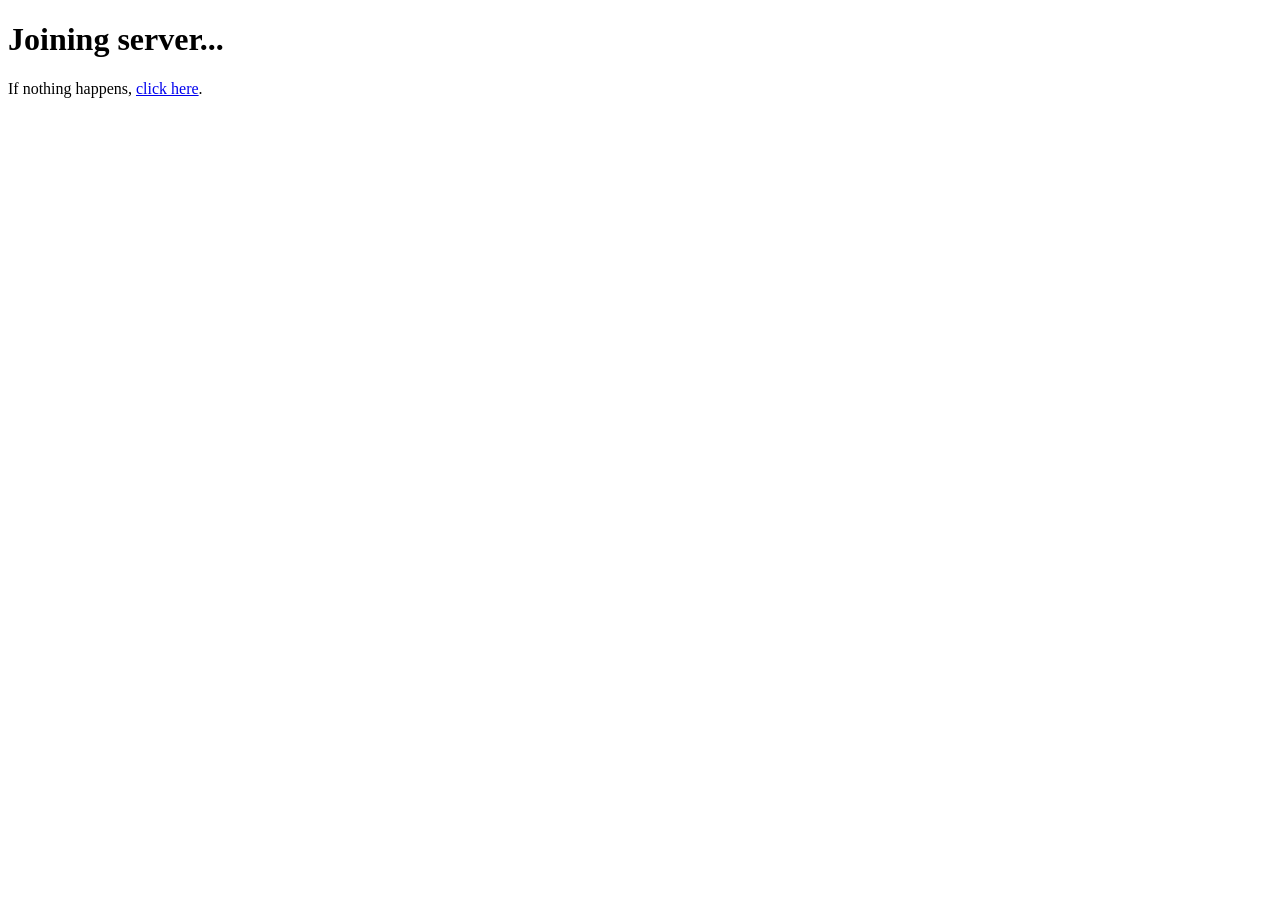
==== index.html @ 998c0050 "Create index.html" ====
<!DOCTYPE html>
<html>
<head>
  <title>Join My GMod Server</title>
  <meta http-equiv="refresh" content="0; url=steam://connect/62.63.244.212">
</head>
<body>
  <h1>Joining server...</h1>
  <p>If nothing happens, <a href="steam://connect/123.45.67.89:27015">click here</a>.</p>
</body>
</html>
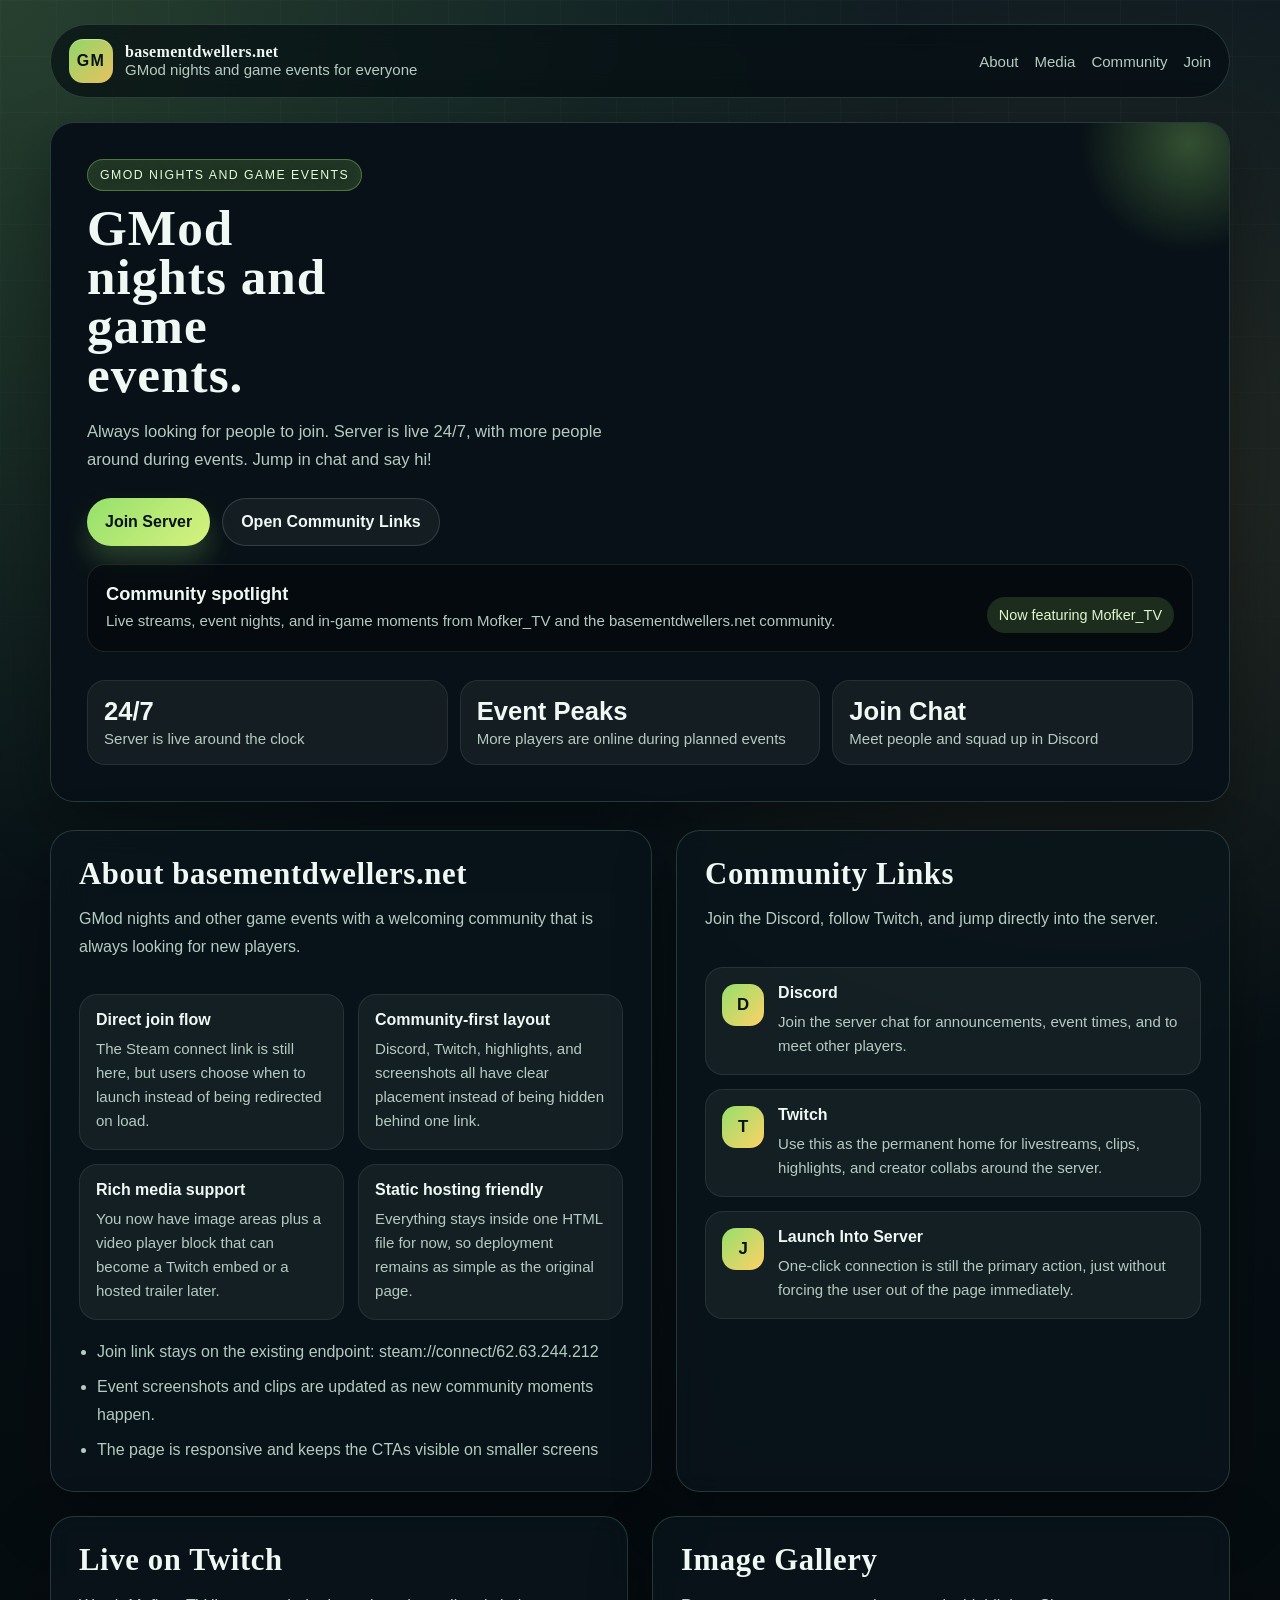
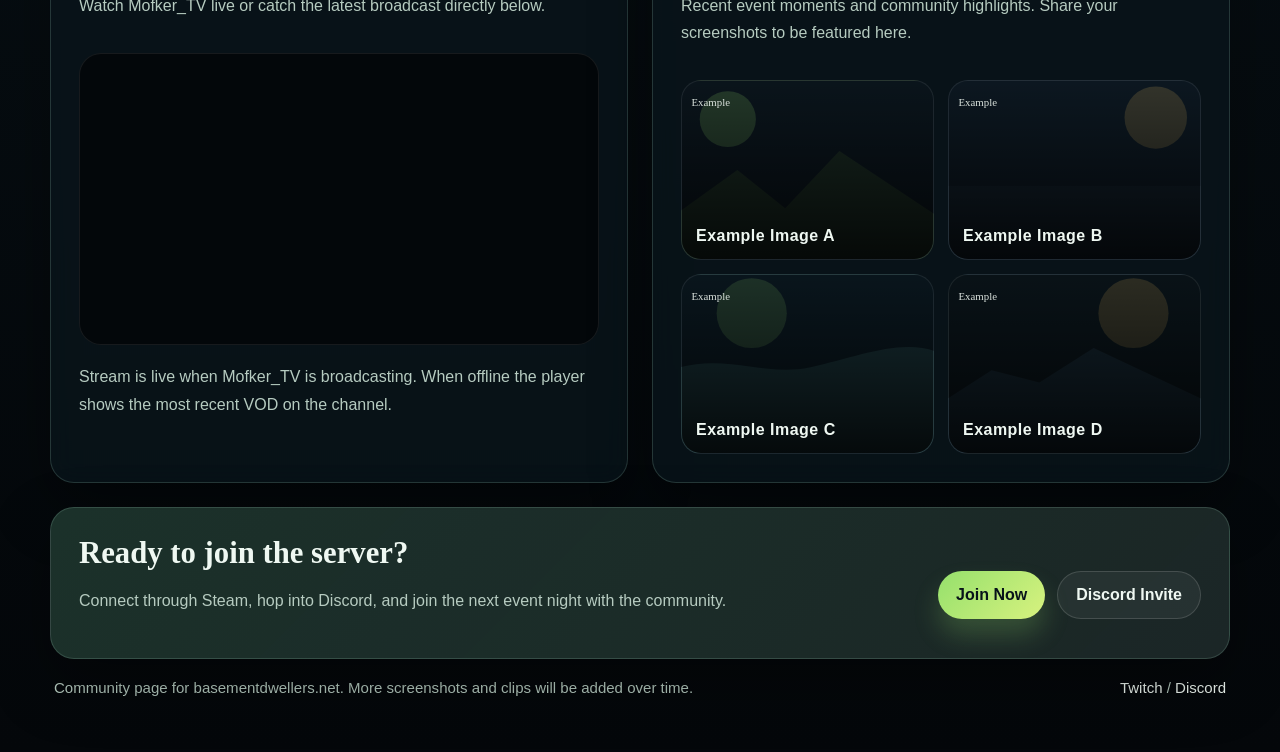
==== commit acb61ea7: "Add new styles and restructure index.html for improved layout and user experience" ====
--- a/index.html
+++ b/index.html
@@ -1,11 +1,184 @@
 <!DOCTYPE html>
-<html>
+<html lang="en">
 <head>
-  <title>Join My GMod Server</title>
-  <meta http-equiv="refresh" content="0; url=steam://connect/62.63.244.212">
+  <meta charset="UTF-8">
+  <meta name="viewport" content="width=device-width, initial-scale=1.0">
+  <title>basementdwellers.net</title>
+  <meta name="description" content="Join the community, catch live Twitch moments, and launch straight into the Garry's Mod server.">
+  <link rel="stylesheet" href="assets/css/styles.css">
 </head>
 <body>
-  <h1>Joining server...</h1>
-  <p>If nothing happens, <a href="steam://connect/123.45.67.89:27015">click here</a>.</p>
+  <div class="page-shell">
+    <header class="topbar fade-up">
+      <div class="brand">
+        <div class="brand-mark">GM</div>
+        <div class="brand-copy">
+          <strong>basementdwellers.net</strong>
+          <span>GMod nights and game events for everyone</span>
+        </div>
+      </div>
+      <nav class="nav-links" aria-label="Primary">
+        <a href="#about">About</a>
+        <a href="#media">Media</a>
+        <a href="#community">Community</a>
+        <a href="#join">Join</a>
+      </nav>
+    </header>
+
+    <main>
+      <section class="hero">
+        <div class="hero-copy fade-up delay-1">
+          <div class="eyebrow">GMod nights and game events</div>
+          <h1>GMod nights and game events.</h1>
+          <p>Always looking for people to join. Server is live 24/7, with more people around during events. Jump in chat and say hi!</p>
+          <div class="hero-actions">
+            <a class="button" href="steam://connect/62.63.244.212">Join Server</a>
+            <a class="button-secondary" href="#community">Open Community Links</a>
+          </div>
+          <div class="overlay-card">
+            <div>
+              <strong>Community spotlight</strong>
+              <span>Live streams, event nights, and in-game moments from Mofker_TV and the basementdwellers.net community.</span>
+            </div>
+            <div class="status-pill">Now featuring Mofker_TV</div>
+          </div>
+          <div class="hero-stats" aria-label="Community highlights">
+            <div class="stat">
+              <strong>24/7</strong>
+              <span>Server is live around the clock</span>
+            </div>
+            <div class="stat">
+              <strong>Event Peaks</strong>
+              <span>More players are online during planned events</span>
+            </div>
+            <div class="stat">
+              <strong>Join Chat</strong>
+              <span>Meet people and squad up in Discord</span>
+            </div>
+          </div>
+        </div>
+      </section>
+
+      <section class="content-grid" id="about">
+        <article class="section-card fade-up delay-1">
+          <div class="section-heading">
+            <div>
+              <h2>About basementdwellers.net</h2>
+              <p>GMod nights and other game events with a welcoming community that is always looking for new players.</p>
+            </div>
+          </div>
+          <div class="feature-grid">
+            <div class="feature">
+              <strong>Direct join flow</strong>
+              <span>The Steam connect link is still here, but users choose when to launch instead of being redirected on load.</span>
+            </div>
+            <div class="feature">
+              <strong>Community-first layout</strong>
+              <span>Discord, Twitch, highlights, and screenshots all have clear placement instead of being hidden behind one link.</span>
+            </div>
+            <div class="feature">
+              <strong>Rich media support</strong>
+              <span>You now have image areas plus a video player block that can become a Twitch embed or a hosted trailer later.</span>
+            </div>
+            <div class="feature">
+              <strong>Static hosting friendly</strong>
+              <span>Everything stays inside one HTML file for now, so deployment remains as simple as the original page.</span>
+            </div>
+          </div>
+          <ul class="server-list">
+            <li>Join link stays on the existing endpoint: <a href="steam://connect/62.63.244.212">steam://connect/62.63.244.212</a></li>
+            <li>Event screenshots and clips are updated as new community moments happen.</li>
+            <li>The page is responsive and keeps the CTAs visible on smaller screens</li>
+          </ul>
+        </article>
+
+        <aside class="community-card fade-up delay-2" id="community">
+          <div class="section-heading">
+            <div>
+              <h2>Community Links</h2>
+              <p>Join the Discord, follow Twitch, and jump directly into the server.</p>
+            </div>
+          </div>
+          <div class="social-stack">
+            <a class="social-link" href="https://discord.gg/y4b2M4w" target="_blank" rel="noreferrer noopener">
+              <div class="social-icon">D</div>
+              <div>
+                <strong>Discord</strong>
+                <span>Join the server chat for announcements, event times, and to meet other players.</span>
+              </div>
+            </a>
+            <a class="social-link" href="https://www.twitch.tv/mofker_tv" target="_blank" rel="noreferrer noopener">
+              <div class="social-icon">T</div>
+              <div>
+                <strong>Twitch</strong>
+                <span>Use this as the permanent home for livestreams, clips, highlights, and creator collabs around the server.</span>
+              </div>
+            </a>
+            <a class="social-link" href="steam://connect/62.63.244.212">
+              <div class="social-icon">J</div>
+              <div>
+                <strong>Launch Into Server</strong>
+                <span>One-click connection is still the primary action, just without forcing the user out of the page immediately.</span>
+              </div>
+            </a>
+          </div>
+        </aside>
+      </section>
+
+      <section class="media-grid" id="media">
+        <article class="video-card fade-up delay-1">
+          <div class="section-heading">
+            <div>
+              <h2>Live on Twitch</h2>
+              <p>Watch Mofker_TV live or catch the latest broadcast directly below.</p>
+            </div>
+          </div>
+          <div class="video-frame" aria-label="Mofker_TV Twitch player">
+            <iframe
+              src="https://player.twitch.tv/?channel=mofker_tv&parent=basementdwellers.net&parent=mofker.github.io&parent=localhost&parent=127.0.0.1"
+              allowfullscreen
+              scrolling="no">
+            </iframe>
+          </div>
+          <div class="video-copy">
+            <p>
+              Stream is live when Mofker_TV is broadcasting. When offline the player shows the most recent VOD on the channel.
+            </p>
+          </div>
+        </article>
+
+        <aside class="gallery-card fade-up delay-2">
+          <div class="section-heading">
+            <div>
+              <h2>Image Gallery</h2>
+              <p>Recent event moments and community highlights. Share your screenshots to be featured here.</p>
+            </div>
+          </div>
+          <div class="gallery-grid" aria-label="Community gallery">
+            <div class="gallery-item gallery-a"><span>Example Image A</span></div>
+            <div class="gallery-item gallery-b"><span>Example Image B</span></div>
+            <div class="gallery-item gallery-c"><span>Example Image C</span></div>
+            <div class="gallery-item gallery-d"><span>Example Image D</span></div>
+          </div>
+        </aside>
+      </section>
+
+      <section class="cta-banner fade-up delay-3" id="join">
+        <div>
+          <h2>Ready to join the server?</h2>
+          <p>Connect through Steam, hop into Discord, and join the next event night with the community.</p>
+        </div>
+        <div class="hero-actions">
+          <a class="button" href="steam://connect/62.63.244.212">Join Now</a>
+          <a class="button-secondary" href="https://discord.gg/y4b2M4w" target="_blank" rel="noreferrer noopener">Discord Invite</a>
+        </div>
+      </section>
+    </main>
+
+    <footer class="footer-row">
+      <span>Community page for basementdwellers.net. More screenshots and clips will be added over time.</span>
+      <span><a href="https://www.twitch.tv/mofker_tv" target="_blank" rel="noreferrer noopener">Twitch</a> / <a href="https://discord.gg/y4b2M4w" target="_blank" rel="noreferrer noopener">Discord</a></span>
+    </footer>
+  </div>
 </body>
 </html>
--- a/assets/css/styles.css
+++ b/assets/css/styles.css
@@ -0,0 +1,626 @@
+:root {
+  --bg: #08131a;
+  --bg-alt: #10202b;
+  --panel: rgba(9, 21, 28, 0.78);
+  --panel-strong: rgba(11, 27, 36, 0.94);
+  --line: rgba(154, 203, 183, 0.2);
+  --text: #eff8f2;
+  --muted: #b6cbc0;
+  --accent: #95e06c;
+  --accent-deep: #4a9b3c;
+  --accent-warm: #ffd166;
+  --shadow: 0 24px 60px rgba(0, 0, 0, 0.35);
+  --radius: 24px;
+  --radius-sm: 16px;
+  --max-width: 1180px;
+  --heading: Georgia, "Times New Roman", serif;
+  --body: "Trebuchet MS", "Segoe UI", sans-serif;
+}
+
+* {
+  box-sizing: border-box;
+}
+
+html {
+  scroll-behavior: smooth;
+}
+
+body {
+  margin: 0;
+  min-height: 100vh;
+  font-family: var(--body);
+  color: var(--text);
+  background:
+    radial-gradient(circle at top left, rgba(149, 224, 108, 0.2), transparent 34%),
+    radial-gradient(circle at 85% 20%, rgba(255, 209, 102, 0.12), transparent 28%),
+    linear-gradient(180deg, #0b1820 0%, #071015 45%, #04070a 100%);
+}
+
+body::before {
+  content: "";
+  position: fixed;
+  inset: 0;
+  background-image:
+    linear-gradient(rgba(255, 255, 255, 0.03) 1px, transparent 1px),
+    linear-gradient(90deg, rgba(255, 255, 255, 0.03) 1px, transparent 1px);
+  background-size: 56px 56px;
+  mask-image: linear-gradient(180deg, rgba(0, 0, 0, 0.8), transparent 92%);
+  pointer-events: none;
+}
+
+a {
+  color: inherit;
+  text-decoration: none;
+}
+
+img,
+video,
+iframe {
+  display: block;
+  max-width: 100%;
+  border: 0;
+}
+
+.page-shell {
+  position: relative;
+  width: min(calc(100% - 32px), var(--max-width));
+  margin: 0 auto;
+  padding: 24px 0 56px;
+}
+
+.topbar {
+  display: flex;
+  align-items: center;
+  justify-content: space-between;
+  gap: 16px;
+  padding: 14px 18px;
+  margin-bottom: 24px;
+  border: 1px solid var(--line);
+  border-radius: 999px;
+  background: rgba(3, 11, 15, 0.62);
+  backdrop-filter: blur(12px);
+}
+
+.brand {
+  display: flex;
+  align-items: center;
+  gap: 12px;
+  min-width: 0;
+}
+
+.brand-mark {
+  width: 44px;
+  height: 44px;
+  border-radius: 14px;
+  background:
+    linear-gradient(135deg, rgba(149, 224, 108, 0.95), rgba(255, 209, 102, 0.9)),
+    #1f3424;
+  color: #08131a;
+  display: grid;
+  place-items: center;
+  font-weight: 700;
+  letter-spacing: 0.08em;
+  box-shadow: inset 0 1px 0 rgba(255, 255, 255, 0.35);
+}
+
+.brand-copy strong,
+.section-heading h2,
+.hero-copy h1 {
+  font-family: var(--heading);
+  font-weight: 700;
+  letter-spacing: 0.02em;
+}
+
+.brand-copy strong {
+  display: block;
+  font-size: 1rem;
+}
+
+.brand-copy span,
+.nav-links a,
+.eyebrow,
+.stat span,
+.card-meta,
+.embed-note,
+.footer-row span {
+  color: var(--muted);
+  font-size: 0.94rem;
+}
+
+.nav-links {
+  display: flex;
+  align-items: center;
+  flex-wrap: wrap;
+  justify-content: flex-end;
+  gap: 16px;
+}
+
+.nav-links a {
+  transition: color 160ms ease, transform 160ms ease;
+}
+
+.nav-links a:hover,
+.nav-links a:focus-visible {
+  color: var(--text);
+  transform: translateY(-1px);
+}
+
+.hero {
+  display: grid;
+  grid-template-columns: 1fr;
+  gap: 24px;
+  align-items: stretch;
+  margin-bottom: 28px;
+}
+
+.hero-copy,
+.section-card,
+.community-card,
+.video-card,
+.gallery-card,
+.cta-banner {
+  border: 1px solid var(--line);
+  border-radius: var(--radius);
+  background: var(--panel);
+  backdrop-filter: blur(12px);
+  box-shadow: var(--shadow);
+}
+
+.hero-copy {
+  padding: 36px;
+  position: relative;
+  overflow: hidden;
+  min-height: 430px;
+  background-color: #0a141b;
+  background-image: url("https://static-cdn.jtvnw.net/jtv_user_pictures/f839243d-8581-4160-9df4-5a21f1bd6b10-profile_banner-480.png");
+  background-size: cover;
+  background-repeat: no-repeat;
+  background-position: 20% top;
+}
+
+.hero-copy > * {
+  position: relative;
+  z-index: 1;
+}
+
+.hero-copy::before {
+  content: "";
+  position: absolute;
+  inset: 0;
+  background: rgba(6, 14, 18, 0.38);
+  pointer-events: none;
+  z-index: 0;
+}
+
+.hero-copy::after {
+  content: "";
+  position: absolute;
+  width: 220px;
+  height: 220px;
+  right: -70px;
+  top: -90px;
+  border-radius: 50%;
+  background: radial-gradient(circle, rgba(149, 224, 108, 0.3), transparent 70%);
+  pointer-events: none;
+  z-index: 0;
+}
+
+.eyebrow {
+  display: inline-flex;
+  align-items: center;
+  gap: 8px;
+  margin-bottom: 12px;
+  padding: 8px 12px;
+  border: 1px solid rgba(149, 224, 108, 0.38);
+  border-radius: 999px;
+  background: rgba(149, 224, 108, 0.18);
+  color: rgba(232, 255, 219, 0.98);
+  text-shadow: 0 1px 10px rgba(0, 0, 0, 0.35);
+  text-transform: uppercase;
+  letter-spacing: 0.12em;
+  font-size: 0.77rem;
+}
+
+.hero-copy h1 {
+  margin: 0;
+  font-size: clamp(2.7rem, 4vw, 4.8rem);
+  line-height: 0.96;
+  max-width: 10ch;
+}
+
+.hero-copy p {
+  margin: 18px 0 0;
+  max-width: 56ch;
+  color: var(--muted);
+  font-size: 1.04rem;
+  line-height: 1.7;
+}
+
+.hero-actions {
+  display: flex;
+  flex-wrap: wrap;
+  gap: 12px;
+  margin-top: 24px;
+}
+
+.button,
+.button-secondary {
+  display: inline-flex;
+  align-items: center;
+  justify-content: center;
+  gap: 10px;
+  padding: 14px 18px;
+  border-radius: 999px;
+  font-weight: 700;
+  transition: transform 180ms ease, border-color 180ms ease, background 180ms ease;
+}
+
+.button {
+  background: linear-gradient(135deg, var(--accent), #d8f27f);
+  color: #08131a;
+  box-shadow: 0 16px 26px rgba(149, 224, 108, 0.22);
+}
+
+.button-secondary {
+  border: 1px solid rgba(255, 255, 255, 0.14);
+  background: rgba(255, 255, 255, 0.05);
+}
+
+.button:hover,
+.button:focus-visible,
+.button-secondary:hover,
+.button-secondary:focus-visible,
+.social-link:hover,
+.social-link:focus-visible {
+  transform: translateY(-2px);
+}
+
+.hero-stats {
+  display: grid;
+  grid-template-columns: repeat(3, minmax(0, 1fr));
+  gap: 12px;
+  margin-top: 28px;
+}
+
+.stat {
+  padding: 16px;
+  border-radius: 18px;
+  background: rgba(255, 255, 255, 0.05);
+  border: 1px solid rgba(255, 255, 255, 0.08);
+}
+
+.stat strong {
+  display: block;
+  font-size: 1.6rem;
+  margin-bottom: 4px;
+}
+
+.hero-copy .overlay-card {
+  display: flex;
+  justify-content: space-between;
+  gap: 16px;
+  align-items: end;
+  margin-top: 18px;
+  padding: 18px;
+  border-radius: 18px;
+  background: rgba(4, 7, 10, 0.6);
+  border: 1px solid rgba(255, 255, 255, 0.1);
+  backdrop-filter: blur(8px);
+}
+
+.overlay-card strong {
+  display: block;
+  font-size: 1.14rem;
+  margin-bottom: 5px;
+}
+
+.overlay-card span {
+  color: var(--muted);
+  font-size: 0.94rem;
+  line-height: 1.5;
+}
+
+.status-pill {
+  white-space: nowrap;
+  padding: 10px 12px;
+  border-radius: 999px;
+  background: rgba(149, 224, 108, 0.16);
+  color: #dff7cd;
+  font-size: 0.9rem;
+}
+
+.content-grid {
+  display: grid;
+  grid-template-columns: minmax(0, 1fr) minmax(300px, 0.92fr);
+  gap: 24px;
+  margin-bottom: 24px;
+}
+
+.section-card,
+.community-card,
+.video-card,
+.gallery-card,
+.cta-banner {
+  padding: 28px;
+}
+
+.section-heading {
+  display: flex;
+  align-items: end;
+  justify-content: space-between;
+  gap: 12px;
+  margin-bottom: 18px;
+}
+
+.section-heading h2 {
+  margin: 0;
+  font-size: clamp(1.7rem, 2.4vw, 2.5rem);
+  line-height: 1;
+}
+
+.section-heading p,
+.community-card p,
+.video-copy p,
+.cta-banner p,
+.server-list li {
+  color: var(--muted);
+  line-height: 1.7;
+}
+
+.feature-grid {
+  display: grid;
+  grid-template-columns: repeat(2, minmax(0, 1fr));
+  gap: 14px;
+}
+
+.feature {
+  padding: 16px;
+  border-radius: 18px;
+  background: rgba(255, 255, 255, 0.05);
+  border: 1px solid rgba(255, 255, 255, 0.08);
+}
+
+.feature strong,
+.social-link strong {
+  display: block;
+  margin-bottom: 8px;
+  font-size: 1rem;
+}
+
+.feature span,
+.social-link span {
+  color: var(--muted);
+  font-size: 0.94rem;
+  line-height: 1.6;
+}
+
+.server-list {
+  margin: 18px 0 0;
+  padding-left: 18px;
+}
+
+.server-list li + li {
+  margin-top: 8px;
+}
+
+.social-stack {
+  display: grid;
+  gap: 14px;
+  margin-top: 18px;
+}
+
+.social-link {
+  display: flex;
+  gap: 14px;
+  align-items: flex-start;
+  padding: 16px;
+  border-radius: 18px;
+  border: 1px solid rgba(255, 255, 255, 0.08);
+  background: rgba(255, 255, 255, 0.05);
+  transition: transform 180ms ease, border-color 180ms ease;
+}
+
+.social-link:hover,
+.social-link:focus-visible {
+  border-color: rgba(149, 224, 108, 0.35);
+}
+
+.social-icon {
+  flex: 0 0 42px;
+  width: 42px;
+  height: 42px;
+  border-radius: 14px;
+  display: grid;
+  place-items: center;
+  font-size: 1.05rem;
+  font-weight: 700;
+  color: #08131a;
+  background: linear-gradient(135deg, var(--accent), var(--accent-warm));
+}
+
+.media-grid {
+  display: grid;
+  grid-template-columns: minmax(0, 1fr) minmax(0, 1fr);
+  gap: 24px;
+  margin-bottom: 24px;
+}
+
+.video-frame {
+  overflow: hidden;
+  border-radius: 22px;
+  border: 1px solid rgba(255, 255, 255, 0.08);
+  background: #03070a;
+  aspect-ratio: 16 / 9;
+}
+
+.video-frame video,
+.video-frame iframe {
+  width: 100%;
+  height: 100%;
+  object-fit: cover;
+}
+
+.video-copy {
+  margin-top: 18px;
+}
+
+.embed-note {
+  margin-top: 12px;
+  padding: 12px 14px;
+  border-radius: 14px;
+  background: rgba(255, 209, 102, 0.09);
+  border: 1px solid rgba(255, 209, 102, 0.18);
+}
+
+.gallery-grid {
+  display: grid;
+  grid-template-columns: repeat(2, minmax(0, 1fr));
+  gap: 14px;
+}
+
+.gallery-item {
+  position: relative;
+  min-height: 180px;
+  overflow: hidden;
+  border-radius: 20px;
+  border: 1px solid rgba(255, 255, 255, 0.08);
+  background-size: cover;
+  background-position: center;
+}
+
+.gallery-item::after {
+  content: "";
+  position: absolute;
+  inset: 0;
+  background: linear-gradient(180deg, transparent, rgba(0, 0, 0, 0.76));
+}
+
+.gallery-item span {
+  position: absolute;
+  left: 14px;
+  bottom: 14px;
+  z-index: 1;
+  font-weight: 700;
+  letter-spacing: 0.03em;
+}
+
+.gallery-a {
+  background-image: url("data:image/svg+xml,%3Csvg xmlns='http://www.w3.org/2000/svg' viewBox='0 0 800 560'%3E%3Crect width='800' height='560' fill='%230a141b'/%3E%3Ccircle cx='150' cy='120' r='88' fill='%2395e06c' fill-opacity='.18'/%3E%3Cpath d='M0 410 L180 280 L330 400 L500 220 L800 420 L800 560 L0 560 Z' fill='%2317261f'/%3E%3Ctext x='36' y='80' fill='%23eff8f2' font-size='34' font-family='Georgia, serif'%3EExample%3C/text%3E%3C/svg%3E");
+}
+
+.gallery-b {
+  background-image: url("data:image/svg+xml,%3Csvg xmlns='http://www.w3.org/2000/svg' viewBox='0 0 800 560'%3E%3Crect width='800' height='560' fill='%230c1720'/%3E%3Crect x='0' y='330' width='800' height='230' fill='%23111d27'/%3E%3Ccircle cx='655' cy='115' r='98' fill='%23ffd166' fill-opacity='.16'/%3E%3Ctext x='36' y='80' fill='%23eff8f2' font-size='34' font-family='Georgia, serif'%3EExample%3C/text%3E%3C/svg%3E");
+}
+
+.gallery-c {
+  background-image: url("data:image/svg+xml,%3Csvg xmlns='http://www.w3.org/2000/svg' viewBox='0 0 800 560'%3E%3Crect width='800' height='560' fill='%2309151c'/%3E%3Cpath d='M0 290 C150 250 270 320 410 290 C550 260 690 200 800 240 L800 560 L0 560 Z' fill='%23152a2f'/%3E%3Ccircle cx='225' cy='120' r='110' fill='%2395e06c' fill-opacity='.14'/%3E%3Ctext x='36' y='80' fill='%23eff8f2' font-size='34' font-family='Georgia, serif'%3EExample%3C/text%3E%3C/svg%3E");
+}
+
+.gallery-d {
+  background-image: url("data:image/svg+xml,%3Csvg xmlns='http://www.w3.org/2000/svg' viewBox='0 0 800 560'%3E%3Crect width='800' height='560' fill='%23091217'/%3E%3Ccircle cx='585' cy='120' r='110' fill='%23ffd166' fill-opacity='.14'/%3E%3Cpath d='M0 390 L140 300 L290 338 L460 230 L800 390 L800 560 L0 560 Z' fill='%23111f28'/%3E%3Ctext x='36' y='80' fill='%23eff8f2' font-size='34' font-family='Georgia, serif'%3EExample%3C/text%3E%3C/svg%3E");
+}
+
+.cta-banner {
+  display: grid;
+  grid-template-columns: minmax(0, 1fr) auto;
+  gap: 18px;
+  align-items: center;
+  background:
+    linear-gradient(135deg, rgba(149, 224, 108, 0.12), rgba(255, 209, 102, 0.07)),
+    var(--panel-strong);
+}
+
+.cta-banner h2 {
+  margin: 0 0 10px;
+  font-family: var(--heading);
+  font-size: clamp(1.8rem, 2.4vw, 2.8rem);
+}
+
+.footer-row {
+  display: flex;
+  justify-content: space-between;
+  gap: 16px;
+  flex-wrap: wrap;
+  margin-top: 20px;
+  padding: 0 4px;
+}
+
+.footer-row a {
+  color: var(--text);
+}
+
+.fade-up {
+  opacity: 0;
+  transform: translateY(24px);
+  animation: fade-up 720ms ease forwards;
+}
+
+.fade-up.delay-1 {
+  animation-delay: 90ms;
+}
+
+.fade-up.delay-2 {
+  animation-delay: 180ms;
+}
+
+.fade-up.delay-3 {
+  animation-delay: 270ms;
+}
+
+@keyframes fade-up {
+  to {
+    opacity: 1;
+    transform: translateY(0);
+  }
+}
+
+@media (max-width: 980px) {
+  .hero,
+  .content-grid,
+  .media-grid,
+  .cta-banner {
+    grid-template-columns: 1fr;
+  }
+
+  .topbar {
+    border-radius: 28px;
+  }
+
+  .hero-copy,
+  .section-card,
+  .community-card,
+  .video-card,
+  .gallery-card,
+  .cta-banner {
+    padding: 24px;
+  }
+}
+
+@media (max-width: 720px) {
+  .page-shell {
+    width: min(calc(100% - 20px), var(--max-width));
+    padding-top: 14px;
+  }
+
+  .topbar,
+  .section-heading,
+  .hero-copy .overlay-card,
+  .footer-row {
+    flex-direction: column;
+    align-items: flex-start;
+  }
+
+  .nav-links {
+    justify-content: flex-start;
+  }
+
+  .hero-stats,
+  .feature-grid,
+  .gallery-grid {
+    grid-template-columns: 1fr;
+  }
+
+  .hero-copy h1 {
+    max-width: none;
+  }
+}
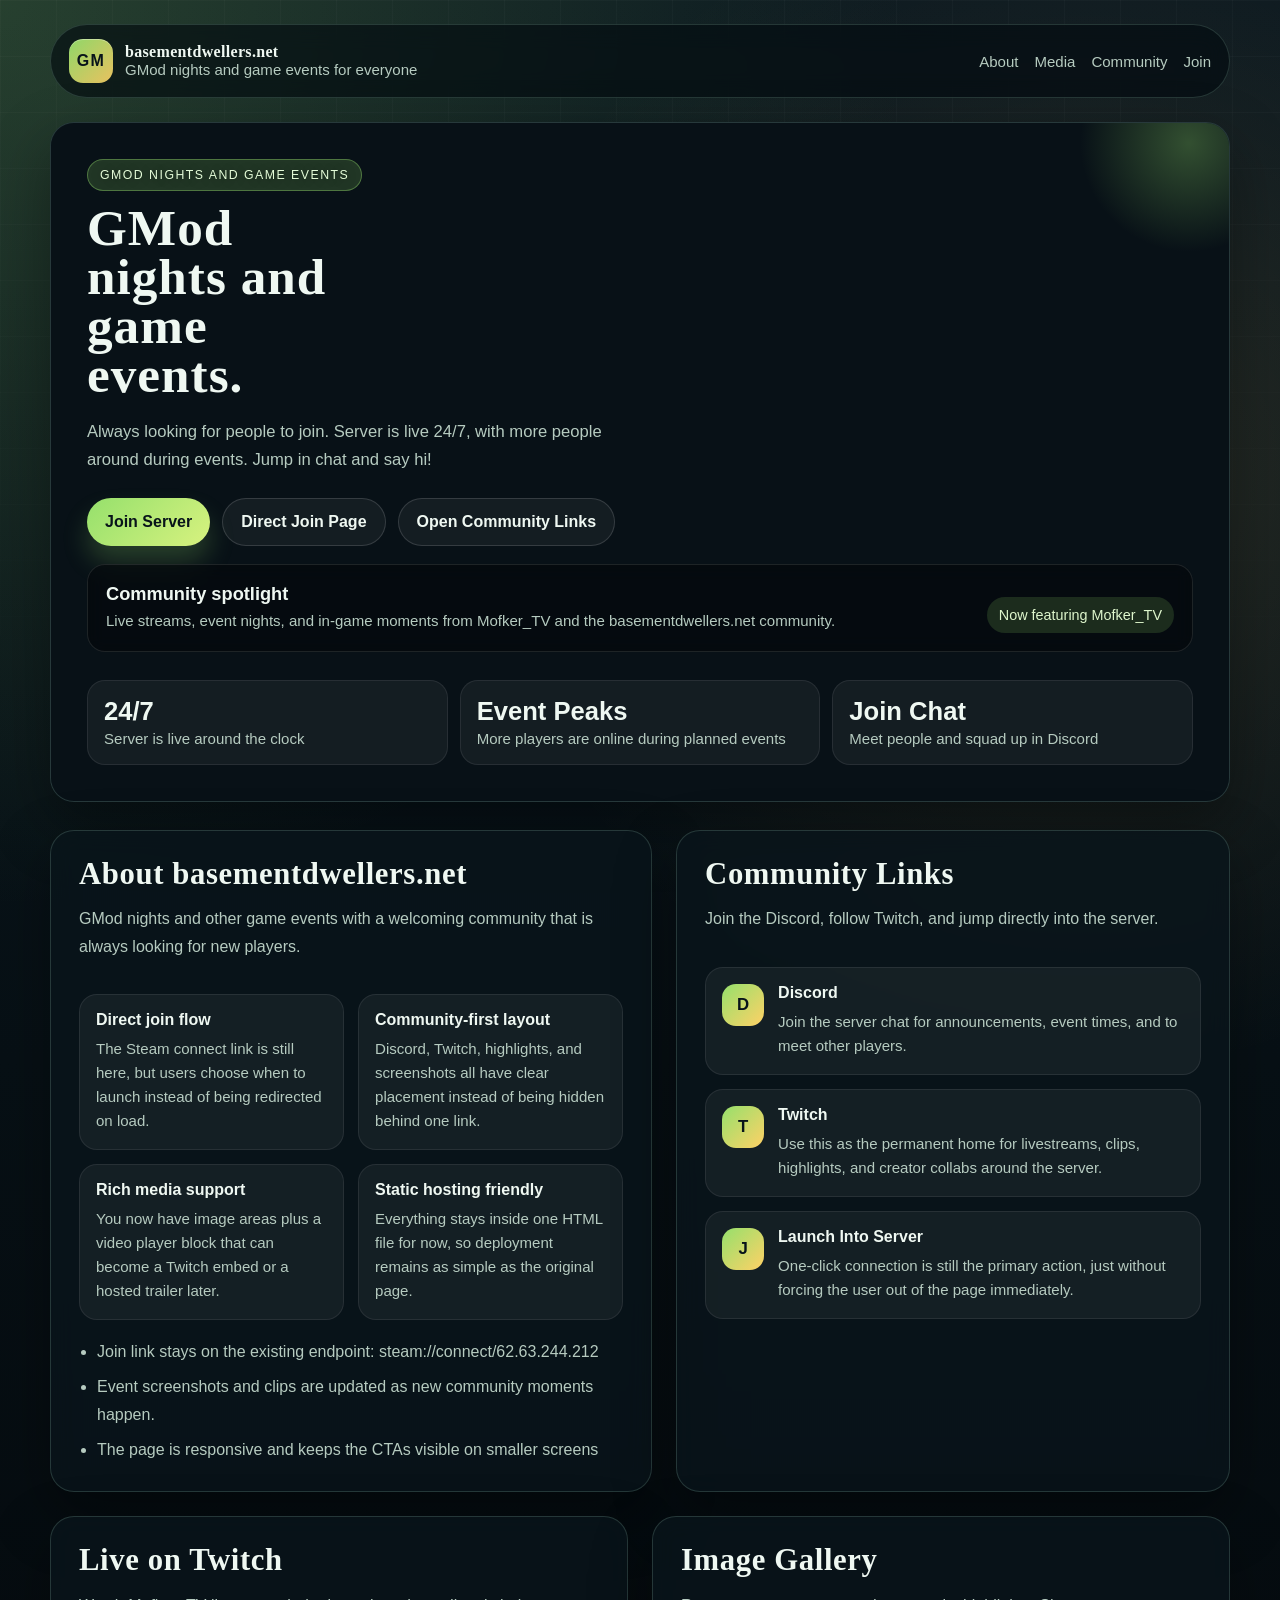
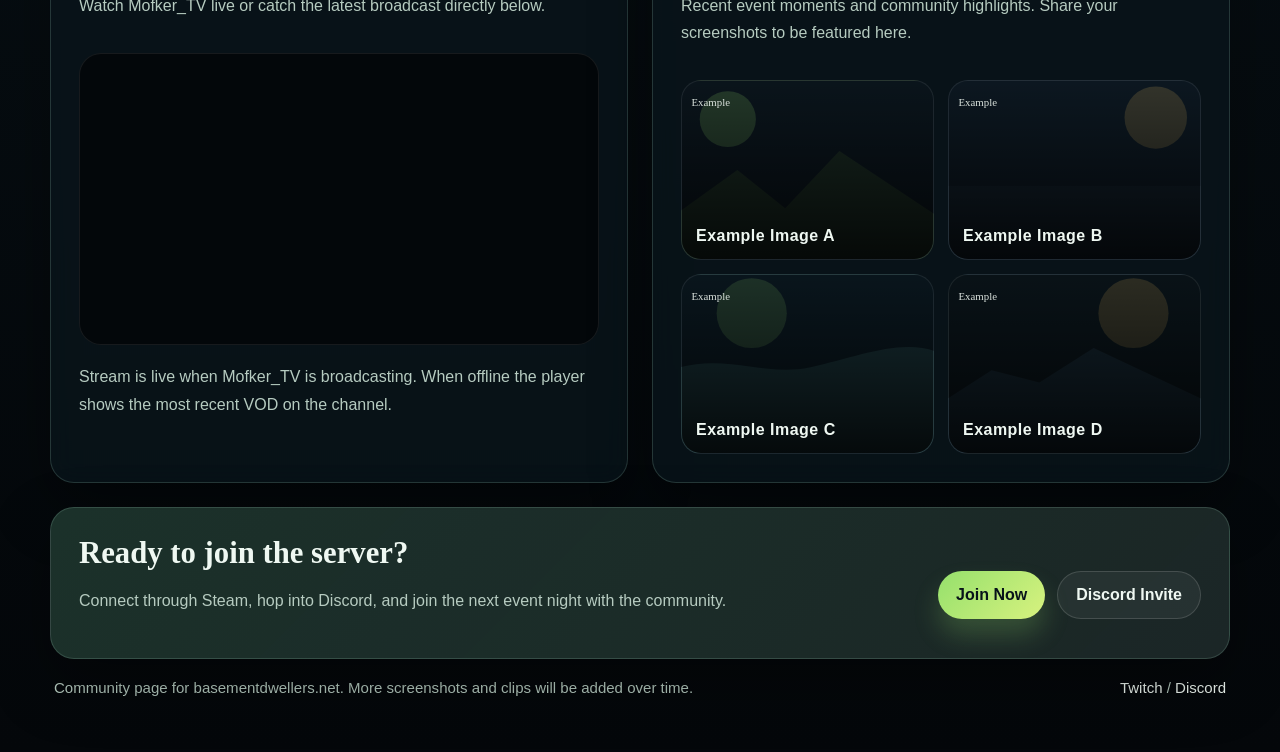
==== commit 4cb80266: "Add join page and styles for server connection" ====
--- a/index.html
+++ b/index.html
@@ -33,6 +33,7 @@
           <p>Always looking for people to join. Server is live 24/7, with more people around during events. Jump in chat and say hi!</p>
           <div class="hero-actions">
             <a class="button" href="steam://connect/62.63.244.212">Join Server</a>
+            <a class="button-secondary" href="join.html">Direct Join Page</a>
             <a class="button-secondary" href="#community">Open Community Links</a>
           </div>
           <div class="overlay-card">
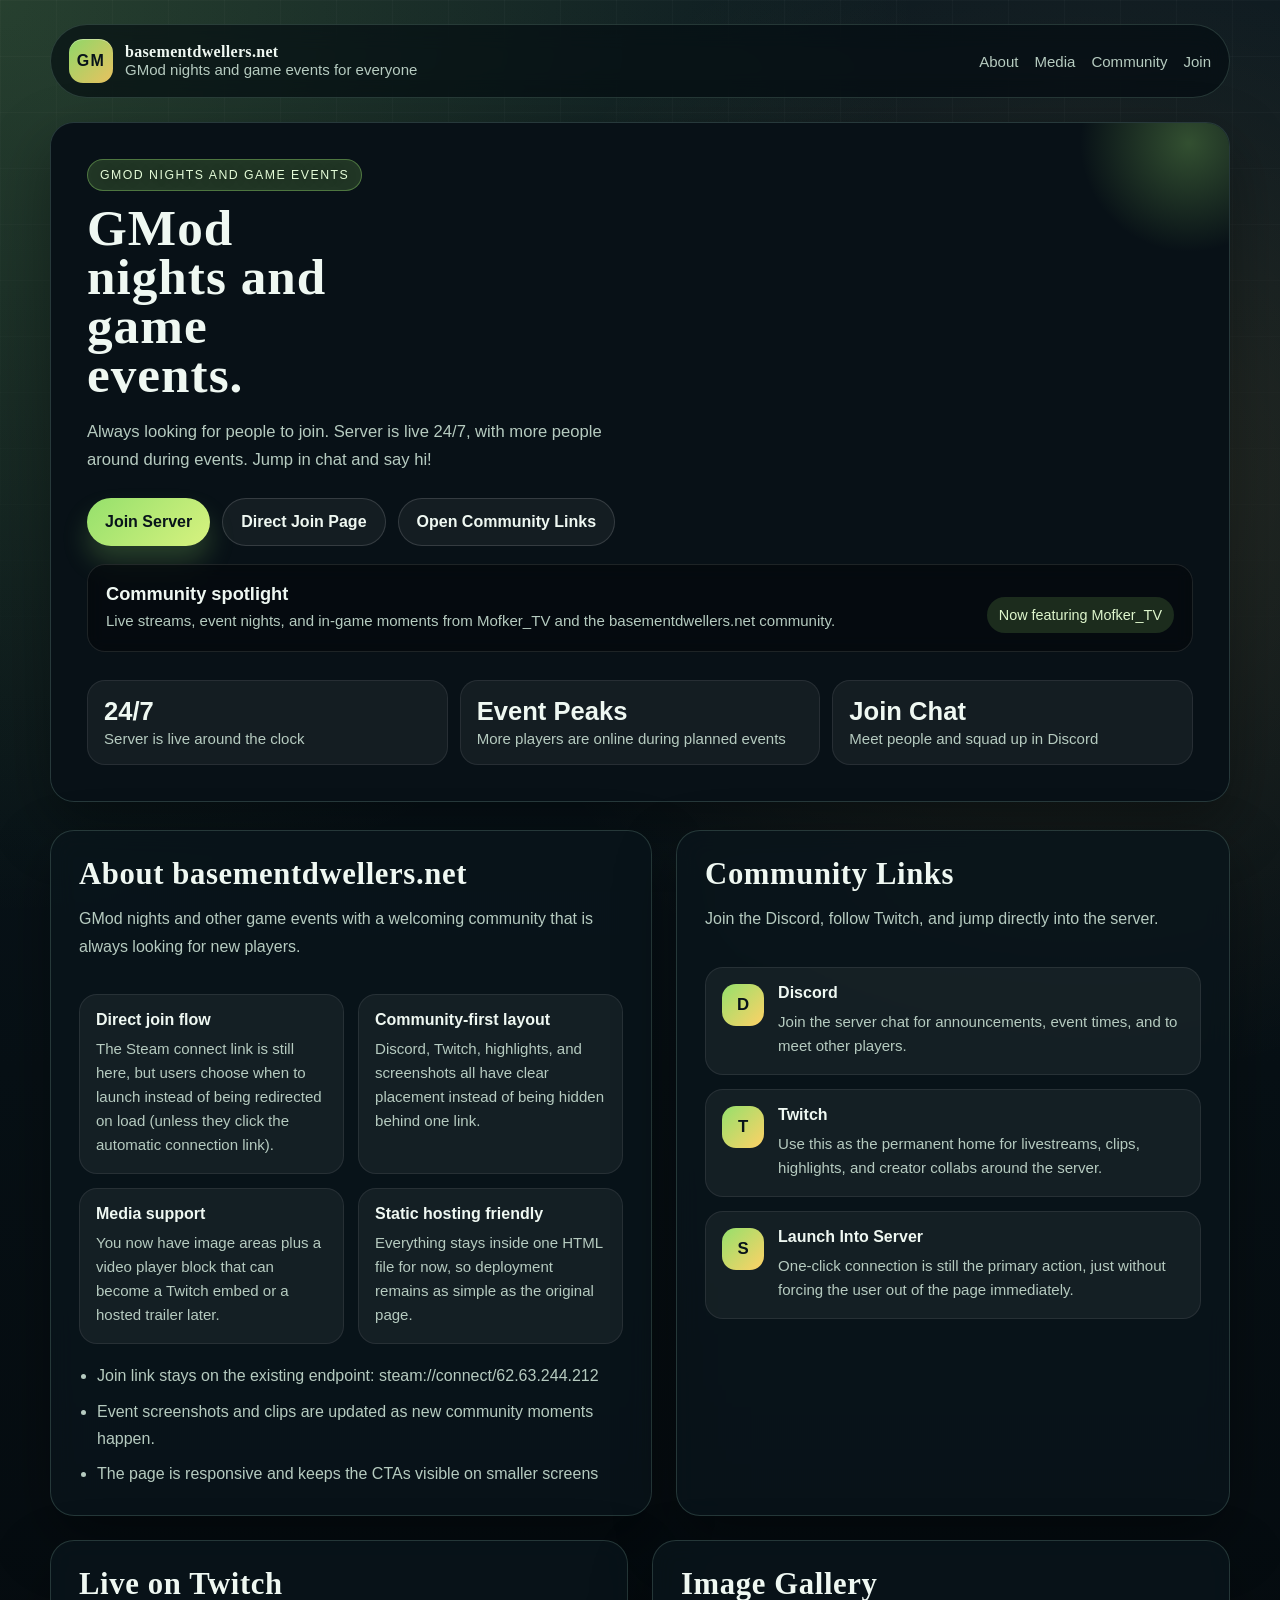
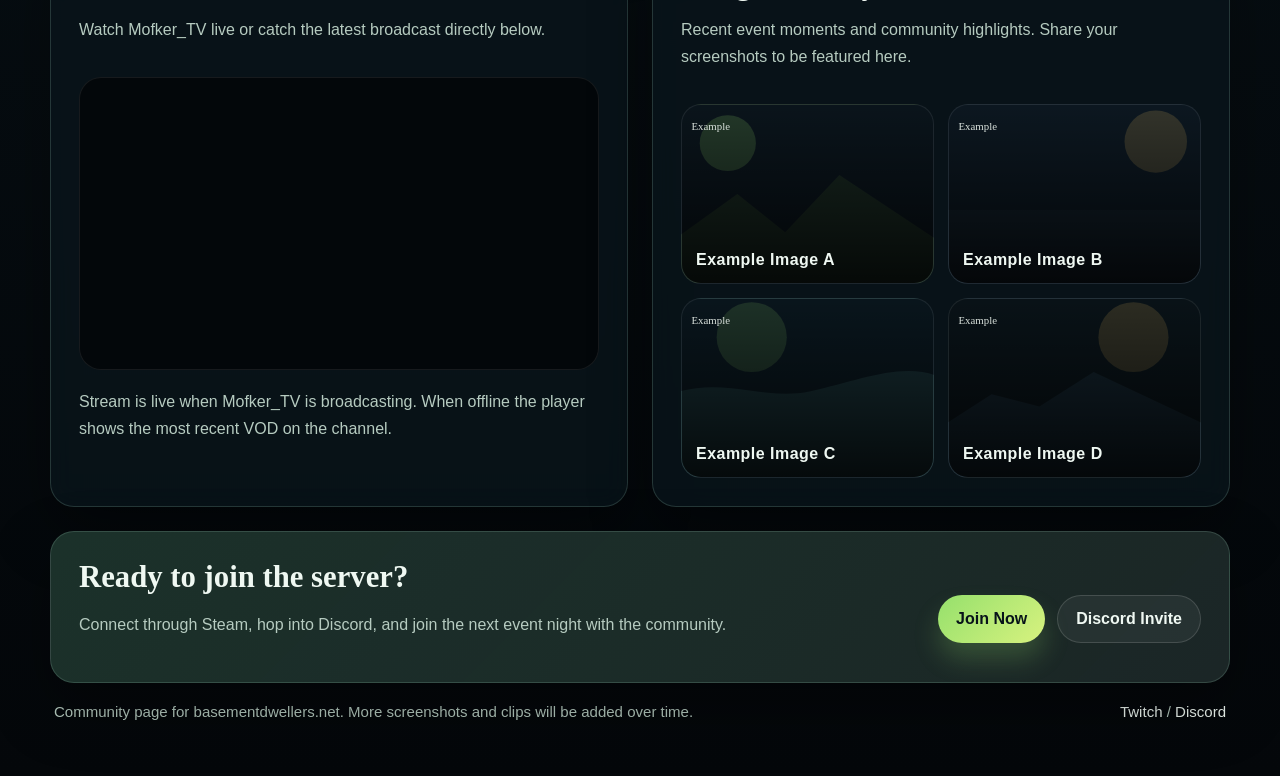
==== commit 81f0f617: "Update feature descriptions for clarity and improve layout terminology" ====
--- a/index.html
+++ b/index.html
@@ -71,14 +71,14 @@
           <div class="feature-grid">
             <div class="feature">
               <strong>Direct join flow</strong>
-              <span>The Steam connect link is still here, but users choose when to launch instead of being redirected on load.</span>
+              <span>The Steam connect link is still here, but users choose when to launch instead of being redirected on load (unless they click the automatic connection link).</span>
             </div>
             <div class="feature">
               <strong>Community-first layout</strong>
               <span>Discord, Twitch, highlights, and screenshots all have clear placement instead of being hidden behind one link.</span>
             </div>
             <div class="feature">
-              <strong>Rich media support</strong>
+              <strong>Media support</strong>
               <span>You now have image areas plus a video player block that can become a Twitch embed or a hosted trailer later.</span>
             </div>
             <div class="feature">
@@ -116,7 +116,7 @@
               </div>
             </a>
             <a class="social-link" href="steam://connect/62.63.244.212">
-              <div class="social-icon">J</div>
+              <div class="social-icon">S</div>
               <div>
                 <strong>Launch Into Server</strong>
                 <span>One-click connection is still the primary action, just without forcing the user out of the page immediately.</span>
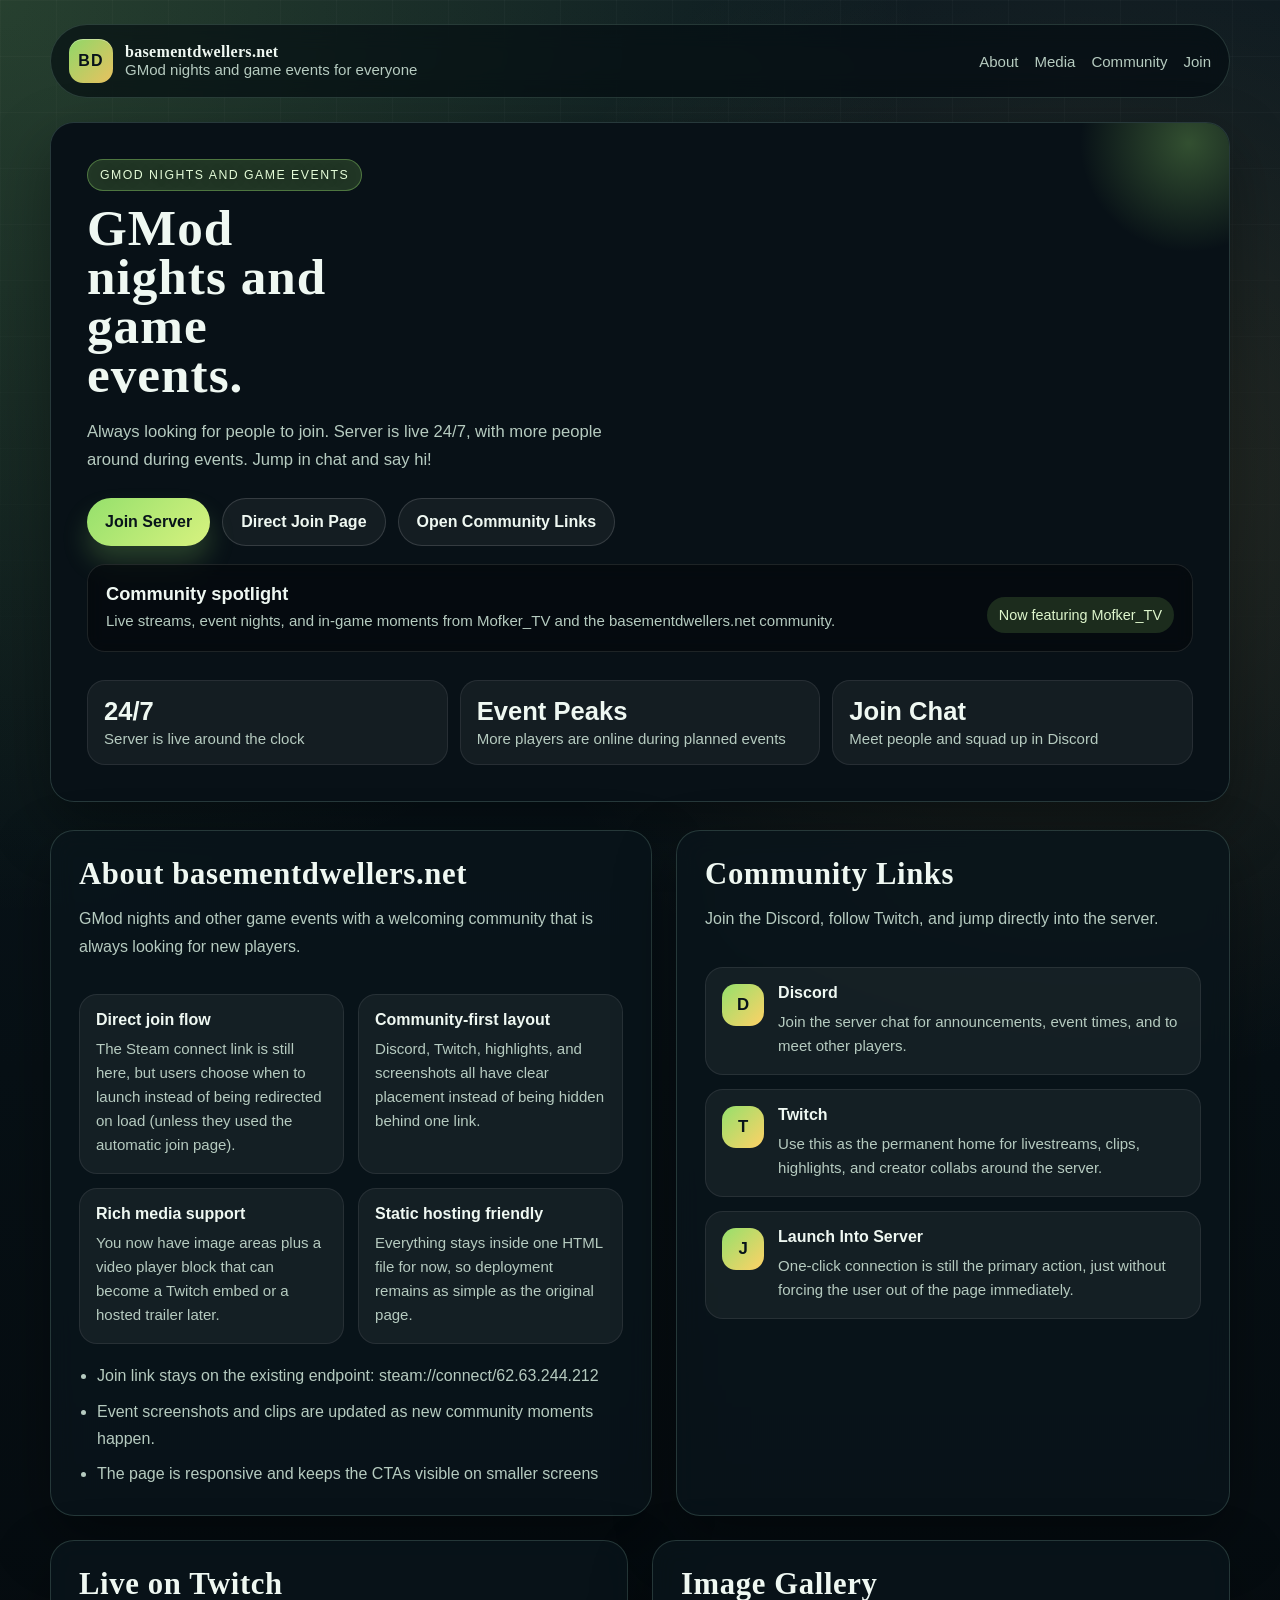
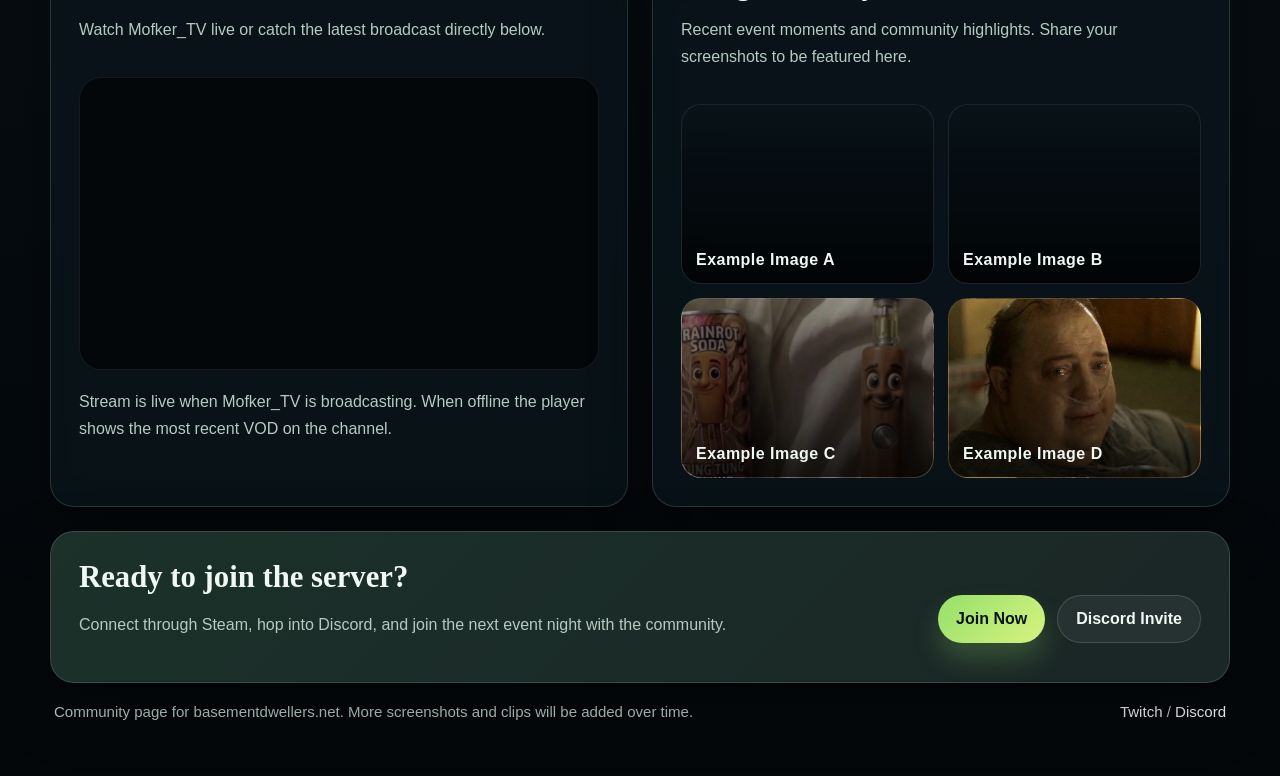
==== commit 6b5d023b: "Add README, images configuration, and update HTML files for improved functionality and styling" ====
--- a/index.html
+++ b/index.html
@@ -11,7 +11,7 @@
   <div class="page-shell">
     <header class="topbar fade-up">
       <div class="brand">
-        <div class="brand-mark">GM</div>
+        <div class="brand-mark">BD</div>
         <div class="brand-copy">
           <strong>basementdwellers.net</strong>
           <span>GMod nights and game events for everyone</span>
@@ -71,14 +71,14 @@
           <div class="feature-grid">
             <div class="feature">
               <strong>Direct join flow</strong>
-              <span>The Steam connect link is still here, but users choose when to launch instead of being redirected on load (unless they click the automatic connection link).</span>
+              <span>The Steam connect link is still here, but users choose when to launch instead of being redirected on load (unless they used the automatic join page).</span>
             </div>
             <div class="feature">
               <strong>Community-first layout</strong>
               <span>Discord, Twitch, highlights, and screenshots all have clear placement instead of being hidden behind one link.</span>
             </div>
             <div class="feature">
-              <strong>Media support</strong>
+              <strong>Rich media support</strong>
               <span>You now have image areas plus a video player block that can become a Twitch embed or a hosted trailer later.</span>
             </div>
             <div class="feature">
@@ -116,7 +116,7 @@
               </div>
             </a>
             <a class="social-link" href="steam://connect/62.63.244.212">
-              <div class="social-icon">S</div>
+              <div class="social-icon">J</div>
               <div>
                 <strong>Launch Into Server</strong>
                 <span>One-click connection is still the primary action, just without forcing the user out of the page immediately.</span>
@@ -181,5 +181,6 @@
       <span><a href="https://www.twitch.tv/mofker_tv" target="_blank" rel="noreferrer noopener">Twitch</a> / <a href="https://discord.gg/y4b2M4w" target="_blank" rel="noreferrer noopener">Discord</a></span>
     </footer>
   </div>
+  <script src="images.config.js"></script>
 </body>
 </html>
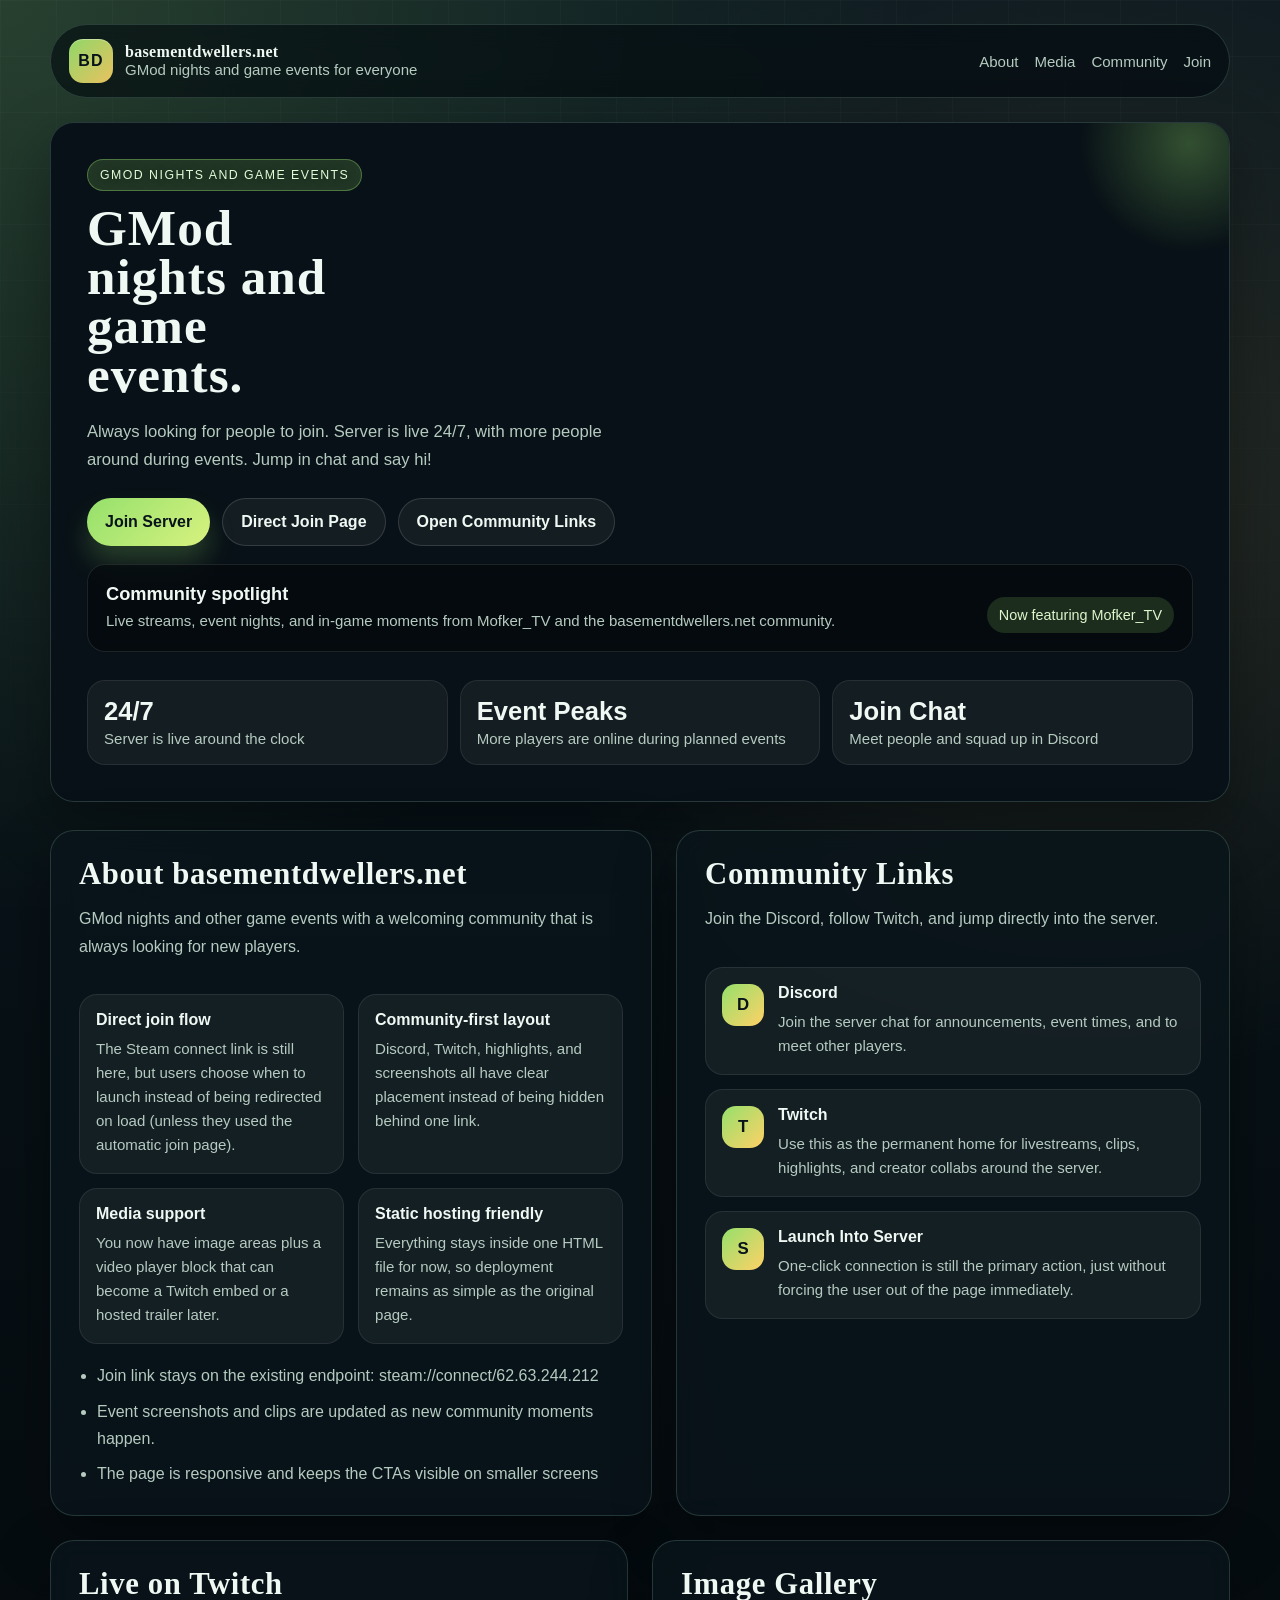
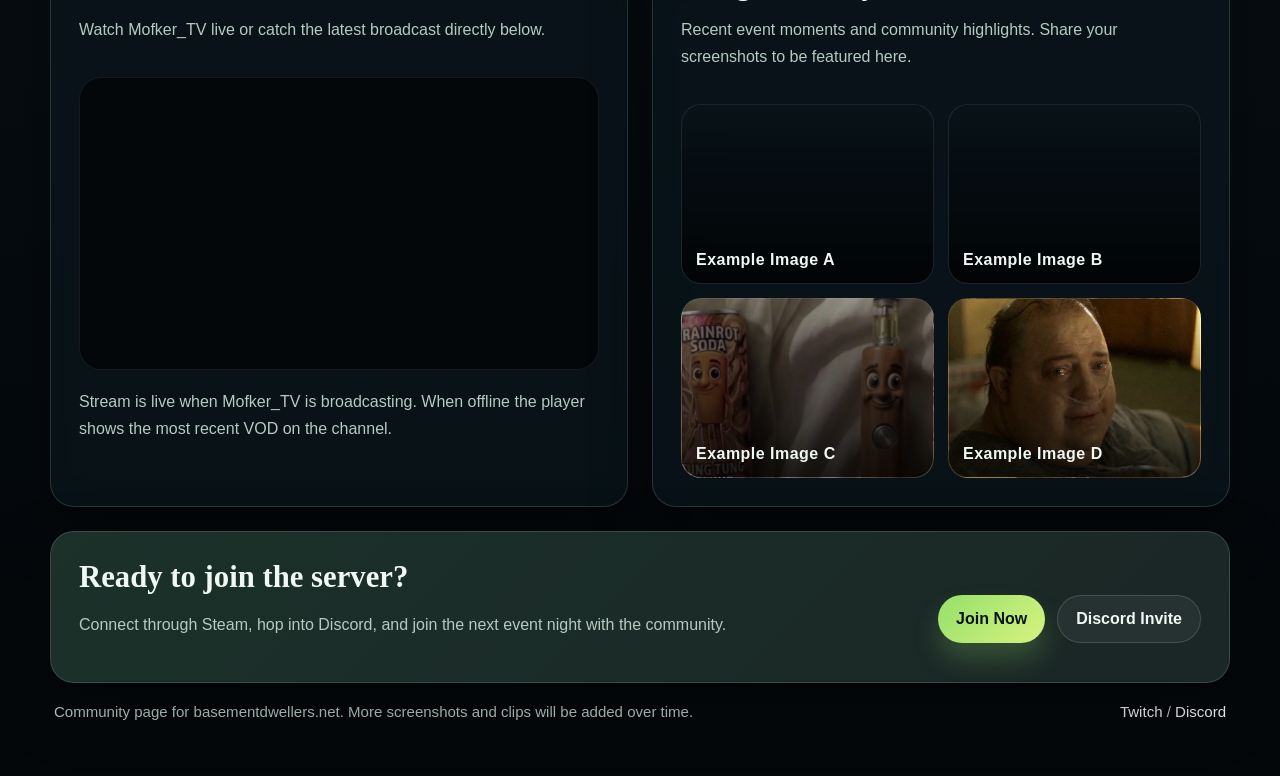
==== commit 7d39b00a: "Merge branch 'main' of https://github.com/OsLe99/Gmod-Server-Join-URL into dev" ====
--- a/index.html
+++ b/index.html
@@ -78,7 +78,7 @@
               <span>Discord, Twitch, highlights, and screenshots all have clear placement instead of being hidden behind one link.</span>
             </div>
             <div class="feature">
-              <strong>Rich media support</strong>
+              <strong>Media support</strong>
               <span>You now have image areas plus a video player block that can become a Twitch embed or a hosted trailer later.</span>
             </div>
             <div class="feature">
@@ -116,7 +116,7 @@
               </div>
             </a>
             <a class="social-link" href="steam://connect/62.63.244.212">
-              <div class="social-icon">J</div>
+              <div class="social-icon">S</div>
               <div>
                 <strong>Launch Into Server</strong>
                 <span>One-click connection is still the primary action, just without forcing the user out of the page immediately.</span>
